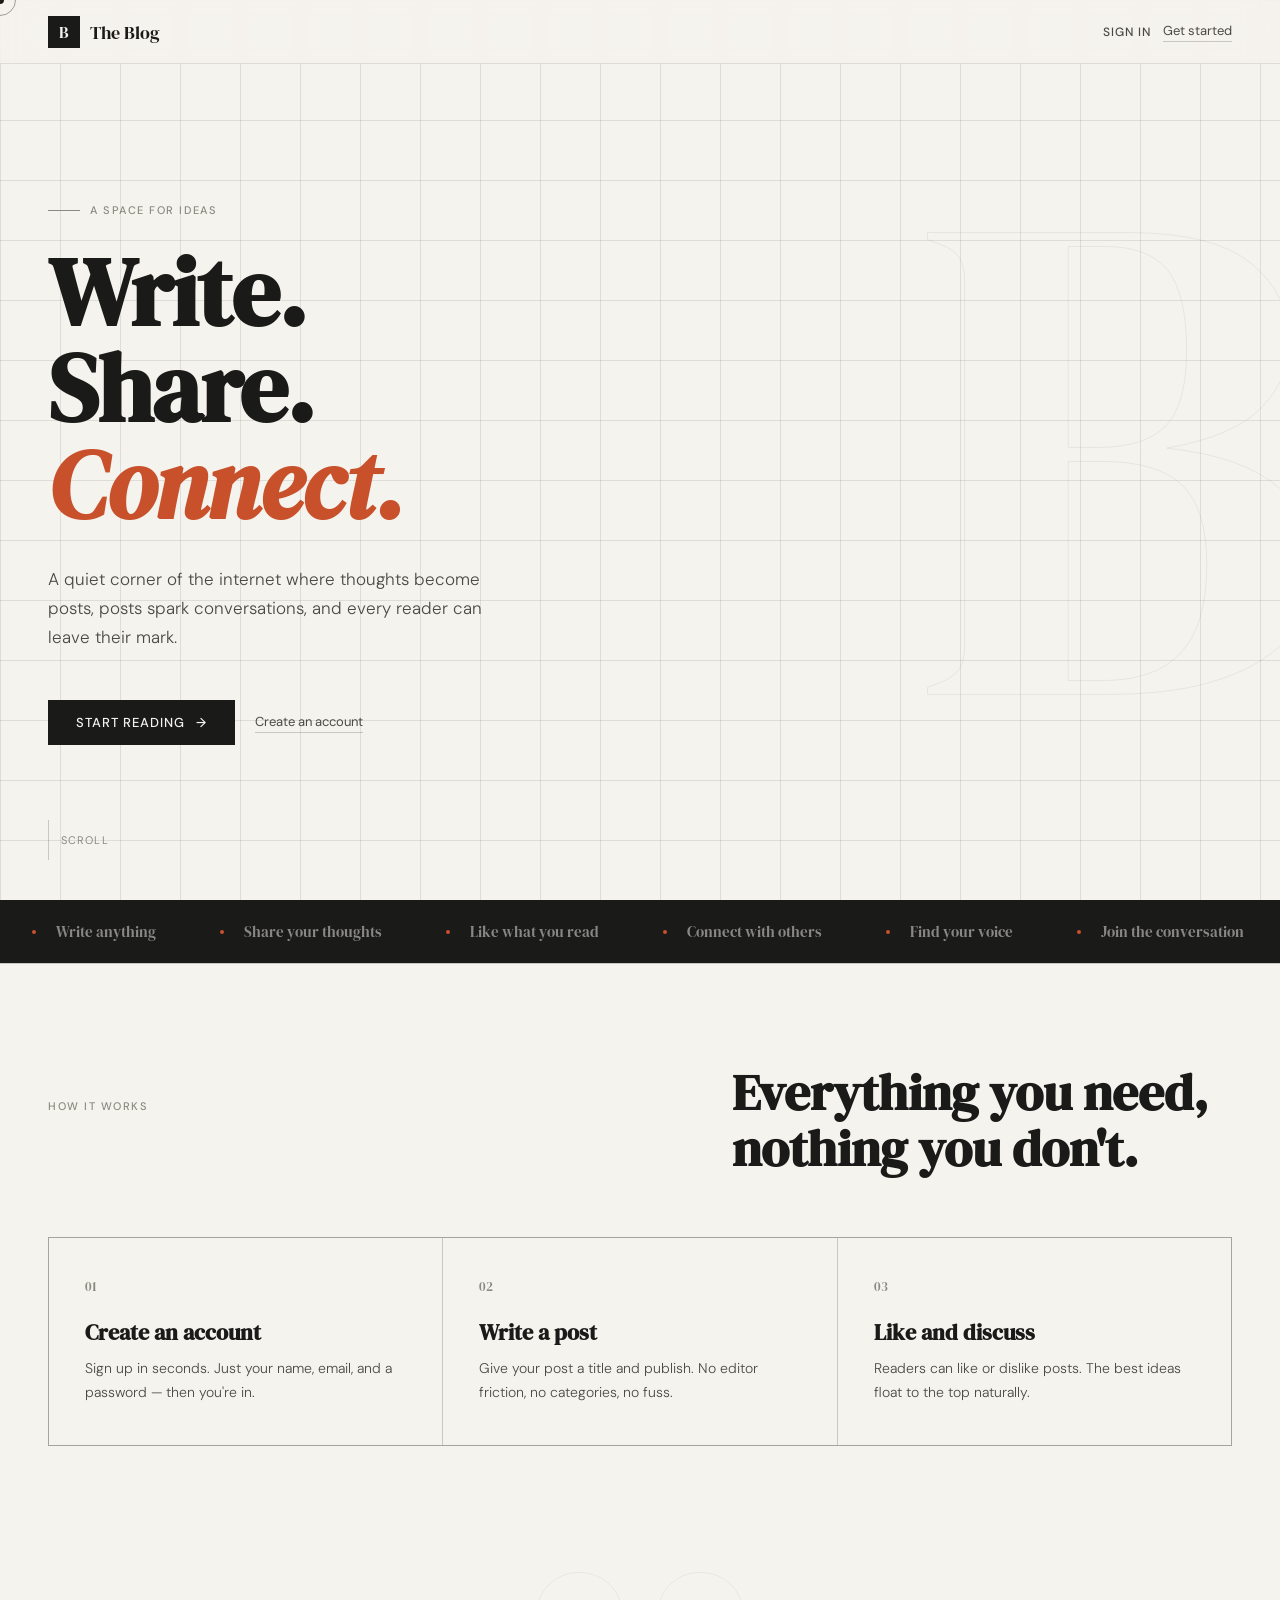
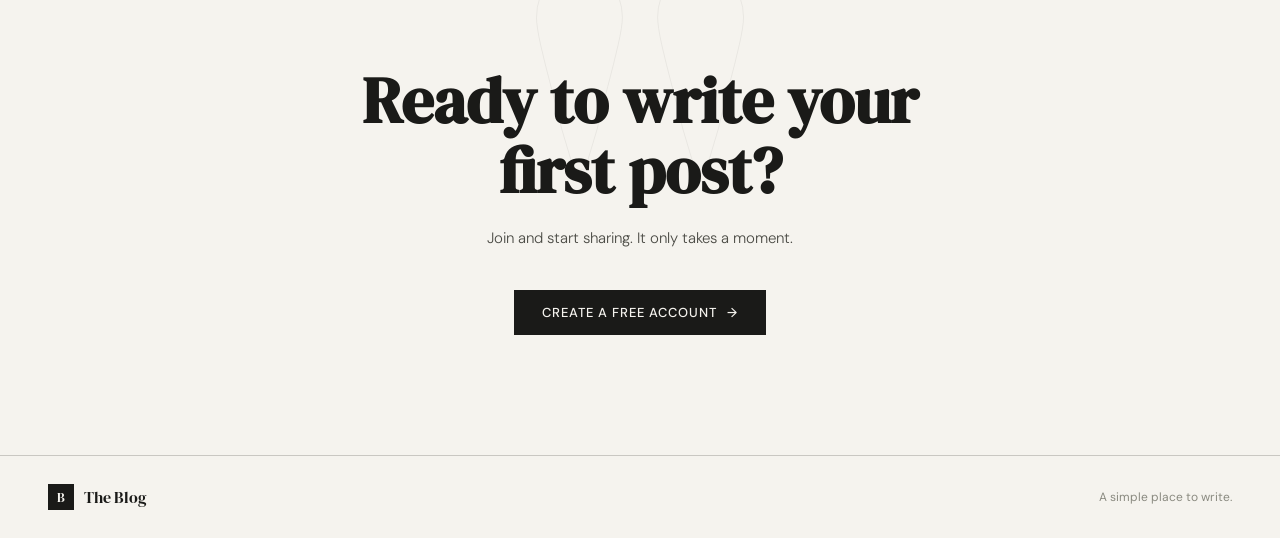
==== src/main/resources/templates/home-page.html @ f1c6fc72 "Added: User role and their functionality with authentication" ====
<!DOCTYPE html>
<html lang="en">
<head>
    <meta charset="UTF-8">
    <meta name="viewport" content="width=device-width, initial-scale=1.0">
    <title>The Blog — A place to write</title>
    <link rel="preconnect" href="https://fonts.googleapis.com">
    <link href="https://fonts.googleapis.com/css2?family=DM+Serif+Display:ital@0;1&family=DM+Sans:opsz,wght@9..40,300;9..40,400;9..40,500&display=swap" rel="stylesheet">
    <style>
        *, *::before, *::after { box-sizing: border-box; margin: 0; padding: 0; }

        :root {
            --ink: #1a1a18;
            --ink-soft: #4a4a44;
            --ink-faint: #8a8a80;
            --paper: #f5f3ee;
            --paper-dark: #eceae3;
            --accent: #c8502a;
            --border: rgba(26,26,24,0.10);
            --border-strong: rgba(26,26,24,0.20);
        }

        html { scroll-behavior: smooth; }

        body {
            font-family: 'DM Sans', sans-serif;
            background: var(--paper);
            color: var(--ink);
            min-height: 100vh;
            overflow-x: hidden;
            cursor: none;
        }

        /* Custom cursor */
        .cursor {
            position: fixed;
            width: 8px;
            height: 8px;
            background: var(--ink);
            border-radius: 50%;
            pointer-events: none;
            z-index: 9999;
            transform: translate(-50%, -50%);
            transition: transform 0.1s, width 0.2s, height 0.2s, background 0.2s;
        }

        .cursor-ring {
            position: fixed;
            width: 32px;
            height: 32px;
            border: 1px solid var(--ink);
            border-radius: 50%;
            pointer-events: none;
            z-index: 9998;
            transform: translate(-50%, -50%);
            transition: transform 0.15s ease, width 0.25s ease, height 0.25s ease, opacity 0.2s;
            opacity: 0.4;
        }

        body:has(a:hover) .cursor,
        body:has(button:hover) .cursor {
            width: 14px;
            height: 14px;
            background: var(--accent);
        }

        body:has(a:hover) .cursor-ring,
        body:has(button:hover) .cursor-ring {
            width: 48px;
            height: 48px;
            opacity: 0.15;
        }

        /* Grid overlay */
        .grid-overlay {
            position: fixed;
            inset: 0;
            background-image:
                    linear-gradient(var(--border) 1px, transparent 1px),
                    linear-gradient(90deg, var(--border) 1px, transparent 1px);
            background-size: 60px 60px;
            pointer-events: none;
            z-index: 0;
        }

        /* ── NAV ── */
        nav {
            position: fixed;
            top: 0;
            left: 0;
            right: 0;
            z-index: 100;
            padding: 0 48px;
            height: 64px;
            display: flex;
            align-items: center;
            justify-content: space-between;
        }

        nav::before {
            content: '';
            position: absolute;
            inset: 0;
            background: rgba(245,243,238,0.85);
            backdrop-filter: blur(16px);
            border-bottom: 1px solid var(--border);
        }

        .nav-logo {
            position: relative;
            display: flex;
            align-items: center;
            gap: 10px;
            text-decoration: none;
            z-index: 1;
        }

        .nav-logo-mark {
            width: 32px;
            height: 32px;
            background: var(--ink);
            display: flex;
            align-items: center;
            justify-content: center;
            font-family: 'DM Serif Display', serif;
            font-size: 16px;
            color: var(--paper);
        }

        .nav-logo-text {
            font-family: 'DM Serif Display', serif;
            font-size: 18px;
            color: var(--ink);
        }

        .nav-cta {
            position: relative;
            z-index: 1;
            display: flex;
            align-items: center;
            gap: 12px;
        }

        .btn-nav-link {
            font-size: 12px;
            font-weight: 500;
            letter-spacing: 0.08em;
            text-transform: uppercase;
            color: var(--ink-soft);
            text-decoration: none;
            transition: color 0.2s;
        }

        .btn-nav-link:hover { color: var(--ink); }

        .btn-nav-primary {
            display: inline-flex;
            align-items: center;
            gap: 6px;
            padding: 8px 18px;
            font-family: 'DM Sans', sans-serif;
            font-size: 12px;
            font-weight: 500;
            letter-spacing: 0.08em;
            text-transform: uppercase;
            color: var(--paper);
            background: var(--ink);
            border: none;
            text-decoration: none;
            cursor: none;
            transition: background 0.2s, transform 0.1s;
        }

        .btn-nav-primary:hover { background: #2e2e2a; }
        .btn-nav-primary:active { transform: scale(0.98); }

        /* ── HERO ── */
        .hero {
            position: relative;
            z-index: 1;
            min-height: 100vh;
            display: flex;
            flex-direction: column;
            justify-content: center;
            padding: 120px 48px 80px;
            overflow: hidden;
        }

        /* Large decorative B */
        .hero-bg-letter {
            position: absolute;
            font-family: 'DM Serif Display', serif;
            font-size: min(55vw, 700px);
            line-height: 0.85;
            color: transparent;
            -webkit-text-stroke: 1px rgba(26,26,24,0.06);
            right: -4%;
            top: 50%;
            transform: translateY(-50%);
            pointer-events: none;
            user-select: none;
            animation: floatLetter 8s ease-in-out infinite;
        }

        @keyframes floatLetter {
            0%, 100% { transform: translateY(-50%) rotate(-2deg); }
            50%       { transform: translateY(-52%) rotate(1deg); }
        }

        .hero-content {
            max-width: 760px;
            position: relative;
        }

        .hero-eyebrow {
            display: inline-flex;
            align-items: center;
            gap: 10px;
            font-size: 11px;
            font-weight: 500;
            letter-spacing: 0.14em;
            text-transform: uppercase;
            color: var(--ink-faint);
            margin-bottom: 28px;
            opacity: 0;
            animation: fadeUp 0.6s ease 0.1s forwards;
        }

        .hero-eyebrow-line {
            width: 32px;
            height: 1px;
            background: var(--ink-faint);
        }

        .hero-headline {
            font-family: 'DM Serif Display', serif;
            font-size: clamp(52px, 8vw, 96px);
            line-height: 1.0;
            letter-spacing: -1px;
            color: var(--ink);
            margin-bottom: 32px;
            opacity: 0;
            animation: fadeUp 0.7s ease 0.2s forwards;
        }

        .hero-headline em {
            font-style: italic;
            color: var(--accent);
        }

        .hero-sub {
            font-size: 17px;
            font-weight: 300;
            line-height: 1.7;
            color: var(--ink-soft);
            max-width: 480px;
            margin-bottom: 48px;
            opacity: 0;
            animation: fadeUp 0.7s ease 0.3s forwards;
        }

        .hero-actions {
            display: flex;
            align-items: center;
            gap: 20px;
            flex-wrap: wrap;
            opacity: 0;
            animation: fadeUp 0.7s ease 0.4s forwards;
        }

        .btn-hero-primary {
            display: inline-flex;
            align-items: center;
            gap: 10px;
            padding: 14px 28px;
            font-family: 'DM Sans', sans-serif;
            font-size: 13px;
            font-weight: 500;
            letter-spacing: 0.08em;
            text-transform: uppercase;
            color: var(--paper);
            background: var(--ink);
            border: none;
            text-decoration: none;
            cursor: none;
            transition: background 0.2s, transform 0.1s;
            position: relative;
            overflow: hidden;
        }

        .btn-hero-primary::after {
            content: '';
            position: absolute;
            inset: 0;
            background: white;
            opacity: 0;
            transition: opacity 0.2s;
        }

        .btn-hero-primary:hover { background: #2c2c28; }
        .btn-hero-primary:hover::after { opacity: 0.05; }
        .btn-hero-primary:active { transform: scale(0.99); }

        .btn-hero-arrow {
            display: inline-flex;
            align-items: center;
            transition: transform 0.2s;
        }

        .btn-hero-primary:hover .btn-hero-arrow { transform: translateX(4px); }

        .btn-hero-secondary {
            font-size: 13px;
            font-weight: 400;
            color: var(--ink-soft);
            text-decoration: none;
            cursor: none;
            display: inline-flex;
            align-items: center;
            gap: 6px;
            border-bottom: 1px solid var(--border-strong);
            padding-bottom: 2px;
            transition: color 0.2s, border-color 0.2s;
        }

        .btn-hero-secondary:hover { color: var(--ink); border-color: var(--ink); }

        /* Scroll indicator */
        .scroll-hint {
            position: absolute;
            bottom: 40px;
            left: 48px;
            display: flex;
            align-items: center;
            gap: 12px;
            font-size: 11px;
            letter-spacing: 0.1em;
            text-transform: uppercase;
            color: var(--ink-faint);
            opacity: 0;
            animation: fadeIn 1s ease 1s forwards;
        }

        .scroll-line {
            width: 1px;
            height: 40px;
            background: var(--border-strong);
            position: relative;
            overflow: hidden;
        }

        .scroll-line::after {
            content: '';
            position: absolute;
            top: -100%;
            left: 0;
            right: 0;
            height: 100%;
            background: var(--ink-soft);
            animation: scrollDown 1.8s ease-in-out infinite;
        }

        @keyframes scrollDown {
            0%   { top: -100%; }
            100% { top: 100%; }
        }

        /* ── FEATURES ── */
        .features {
            position: relative;
            z-index: 1;
            padding: 100px 48px;
            border-top: 1px solid var(--border-strong);
        }

        .features-header {
            display: flex;
            align-items: baseline;
            justify-content: space-between;
            margin-bottom: 60px;
        }

        .section-label {
            font-size: 11px;
            font-weight: 500;
            letter-spacing: 0.14em;
            text-transform: uppercase;
            color: var(--ink-faint);
        }

        .section-title {
            font-family: 'DM Serif Display', serif;
            font-size: clamp(32px, 4vw, 52px);
            line-height: 1.1;
            max-width: 500px;
        }

        .features-grid {
            display: grid;
            grid-template-columns: repeat(3, 1fr);
            gap: 1px;
            background: var(--border-strong);
            border: 1px solid var(--border-strong);
        }

        .feature-item {
            background: var(--paper);
            padding: 40px 36px;
            transition: background 0.2s;
        }

        .feature-item:hover { background: var(--paper-dark); }

        .feature-num {
            font-family: 'DM Serif Display', serif;
            font-size: 13px;
            color: var(--ink-faint);
            margin-bottom: 24px;
            display: block;
        }

        .feature-title {
            font-family: 'DM Serif Display', serif;
            font-size: 22px;
            margin-bottom: 12px;
            line-height: 1.2;
        }

        .feature-desc {
            font-size: 14px;
            font-weight: 300;
            line-height: 1.7;
            color: var(--ink-soft);
        }

        /* ── MARQUEE ── */
        .marquee-section {
            position: relative;
            z-index: 1;
            border-top: 1px solid var(--border-strong);
            border-bottom: 1px solid var(--border-strong);
            background: var(--ink);
            padding: 20px 0;
            overflow: hidden;
        }

        .marquee-track {
            display: flex;
            gap: 0;
            animation: marquee 20s linear infinite;
            width: max-content;
        }

        .marquee-item {
            display: flex;
            align-items: center;
            gap: 20px;
            padding: 0 32px;
            font-family: 'DM Serif Display', serif;
            font-size: 15px;
            color: rgba(245,243,238,0.5);
            white-space: nowrap;
        }

        .marquee-dot {
            width: 4px;
            height: 4px;
            border-radius: 50%;
            background: var(--accent);
            flex-shrink: 0;
        }

        @keyframes marquee {
            from { transform: translateX(0); }
            to   { transform: translateX(-50%); }
        }

        /* ── CTA SECTION ── */
        .cta-section {
            position: relative;
            z-index: 1;
            padding: 120px 48px;
            text-align: center;
            overflow: hidden;
        }

        .cta-section::before {
            content: '"';
            position: absolute;
            font-family: 'DM Serif Display', serif;
            font-size: min(60vw, 600px);
            line-height: 0.7;
            color: transparent;
            -webkit-text-stroke: 1px rgba(26,26,24,0.05);
            top: 50%;
            left: 50%;
            transform: translate(-50%, -50%);
            pointer-events: none;
        }

        .cta-inner {
            position: relative;
            max-width: 640px;
            margin: 0 auto;
        }

        .cta-headline {
            font-family: 'DM Serif Display', serif;
            font-size: clamp(36px, 5vw, 64px);
            line-height: 1.1;
            margin-bottom: 20px;
        }

        .cta-sub {
            font-size: 15px;
            font-weight: 300;
            color: var(--ink-soft);
            margin-bottom: 40px;
            line-height: 1.6;
        }

        /* ── FOOTER ── */
        footer {
            position: relative;
            z-index: 1;
            border-top: 1px solid var(--border-strong);
            padding: 28px 48px;
            display: flex;
            align-items: center;
            justify-content: space-between;
        }

        .footer-brand {
            display: flex;
            align-items: center;
            gap: 10px;
            font-family: 'DM Serif Display', serif;
            font-size: 16px;
        }

        .footer-mark {
            width: 26px;
            height: 26px;
            background: var(--ink);
            display: flex;
            align-items: center;
            justify-content: center;
            font-size: 13px;
            color: var(--paper);
        }

        .footer-copy {
            font-size: 12px;
            color: var(--ink-faint);
        }

        /* ── ANIMATIONS ── */
        @keyframes fadeUp {
            from { opacity: 0; transform: translateY(20px); }
            to   { opacity: 1; transform: translateY(0); }
        }

        @keyframes fadeIn {
            from { opacity: 0; }
            to   { opacity: 1; }
        }

        /* Intersection observer reveal */
        .reveal {
            opacity: 0;
            transform: translateY(24px);
            transition: opacity 0.7s ease, transform 0.7s ease;
        }

        .reveal.visible {
            opacity: 1;
            transform: none;
        }

        .reveal-delay-1 { transition-delay: 0.1s; }
        .reveal-delay-2 { transition-delay: 0.2s; }
        .reveal-delay-3 { transition-delay: 0.3s; }

        /* ── RESPONSIVE ── */
        @media (max-width: 768px) {
            nav, .hero, .features, .cta-section, footer {
                padding-left: 24px;
                padding-right: 24px;
            }

            .scroll-hint { left: 24px; }

            .features-grid {
                grid-template-columns: 1fr;
            }

            .features-header {
                flex-direction: column;
                gap: 16px;
            }

            footer {
                flex-direction: column;
                gap: 12px;
                text-align: center;
            }

            body { cursor: auto; }
            .cursor, .cursor-ring { display: none; }
        }
    </style>
</head>
<body>

<!-- Custom cursor -->
<div class="cursor" id="cursor"></div>
<div class="cursor-ring" id="cursorRing"></div>

<!-- Background grid -->
<div class="grid-overlay"></div>

<!-- ── NAV ── -->
<nav>
    <a href="/" class="nav-logo">
        <div class="nav-logo-mark">B</div>
        <span class="nav-logo-text">The Blog</span>
    </a>
    <div class="nav-cta">
        <a th:href="@{/api/login}" class="btn-nav-link">Sign in</a>
        <a th:href="@{/api/registration}" class="btn-hero-secondary">Get started</a>
    </div>
</nav>

<!-- ── HERO ── -->
<section class="hero">
    <div class="hero-bg-letter">B</div>

    <div class="hero-content">
        <div class="hero-eyebrow">
            <span class="hero-eyebrow-line"></span>
            A space for ideas
        </div>

        <h1 class="hero-headline">
            Write.<br>
            Share.<br>
            <em>Connect.</em>
        </h1>

        <p class="hero-sub">
            A quiet corner of the internet where thoughts become posts,
            posts spark conversations, and every reader can leave their mark.
        </p>

        <div class="hero-actions">
            <a href="/api/login" class="btn-hero-primary">
                Start reading
                <span class="btn-hero-arrow">→</span>
            </a>
            <a href="/api/registration" class="btn-hero-secondary">
                Create an account
            </a>
        </div>
    </div>

    <div class="scroll-hint">
        <div class="scroll-line"></div>
        Scroll
    </div>
</section>

<!-- ── MARQUEE ── -->
<div class="marquee-section">
    <div class="marquee-track">
        <!-- Duplicated for seamless loop -->
        <span class="marquee-item"><span class="marquee-dot"></span> Write anything</span>
        <span class="marquee-item"><span class="marquee-dot"></span> Share your thoughts</span>
        <span class="marquee-item"><span class="marquee-dot"></span> Like what you read</span>
        <span class="marquee-item"><span class="marquee-dot"></span> Connect with others</span>
        <span class="marquee-item"><span class="marquee-dot"></span> Find your voice</span>
        <span class="marquee-item"><span class="marquee-dot"></span> Join the conversation</span>
        <span class="marquee-item"><span class="marquee-dot"></span> Write anything</span>
        <span class="marquee-item"><span class="marquee-dot"></span> Share your thoughts</span>
        <span class="marquee-item"><span class="marquee-dot"></span> Like what you read</span>
        <span class="marquee-item"><span class="marquee-dot"></span> Connect with others</span>
        <span class="marquee-item"><span class="marquee-dot"></span> Find your voice</span>
        <span class="marquee-item"><span class="marquee-dot"></span> Join the conversation</span>
    </div>
</div>

<!-- ── FEATURES ── -->
<section class="features">
    <div class="features-header">
        <span class="section-label reveal">How it works</span>
        <h2 class="section-title reveal reveal-delay-1">Everything you need, nothing you don't.</h2>
    </div>

    <div class="features-grid">
        <div class="feature-item reveal">
            <span class="feature-num">01</span>
            <h3 class="feature-title">Create an account</h3>
            <p class="feature-desc">Sign up in seconds. Just your name, email, and a password — then you're in.</p>
        </div>
        <div class="feature-item reveal reveal-delay-1">
            <span class="feature-num">02</span>
            <h3 class="feature-title">Write a post</h3>
            <p class="feature-desc">Give your post a title and publish. No editor friction, no categories, no fuss.</p>
        </div>
        <div class="feature-item reveal reveal-delay-2">
            <span class="feature-num">03</span>
            <h3 class="feature-title">Like and discuss</h3>
            <p class="feature-desc">Readers can like or dislike posts. The best ideas float to the top naturally.</p>
        </div>
    </div>
</section>

<!-- ── CTA ── -->
<section class="cta-section">
    <div class="cta-inner">
        <h2 class="cta-headline reveal">
            Ready to write your first post?
        </h2>
        <p class="cta-sub reveal reveal-delay-1">
            Join and start sharing. It only takes a moment.
        </p>
        <div class="reveal reveal-delay-2">
            <a href="/api/registration" class="btn-hero-primary" style="display:inline-flex;">
                Create a free account
                <span class="btn-hero-arrow">→</span>
            </a>
        </div>
    </div>
</section>

<!-- ── FOOTER ── -->
<footer>
    <div class="footer-brand">
        <div class="footer-mark">B</div>
        The Blog
    </div>
    <span class="footer-copy">A simple place to write.</span>
</footer>

<script>
    // Custom cursor
    const cursor = document.getElementById('cursor');
    const ring   = document.getElementById('cursorRing');
    let mx = 0, my = 0, rx = 0, ry = 0;

    document.addEventListener('mousemove', e => {
        mx = e.clientX; my = e.clientY;
        cursor.style.left = mx + 'px';
        cursor.style.top  = my + 'px';
    });

    // Ring follows with slight lag
    (function animateRing() {
        rx += (mx - rx) * 0.12;
        ry += (my - ry) * 0.12;
        ring.style.left = rx + 'px';
        ring.style.top  = ry + 'px';
        requestAnimationFrame(animateRing);
    })();

    // Intersection observer for scroll reveals
    const observer = new IntersectionObserver(entries => {
        entries.forEach(entry => {
            if (entry.isIntersecting) {
                entry.target.classList.add('visible');
                observer.unobserve(entry.target);
            }
        });
    }, { threshold: 0.15 });

    document.querySelectorAll('.reveal').forEach(el => observer.observe(el));
</script>
</body>
</html>
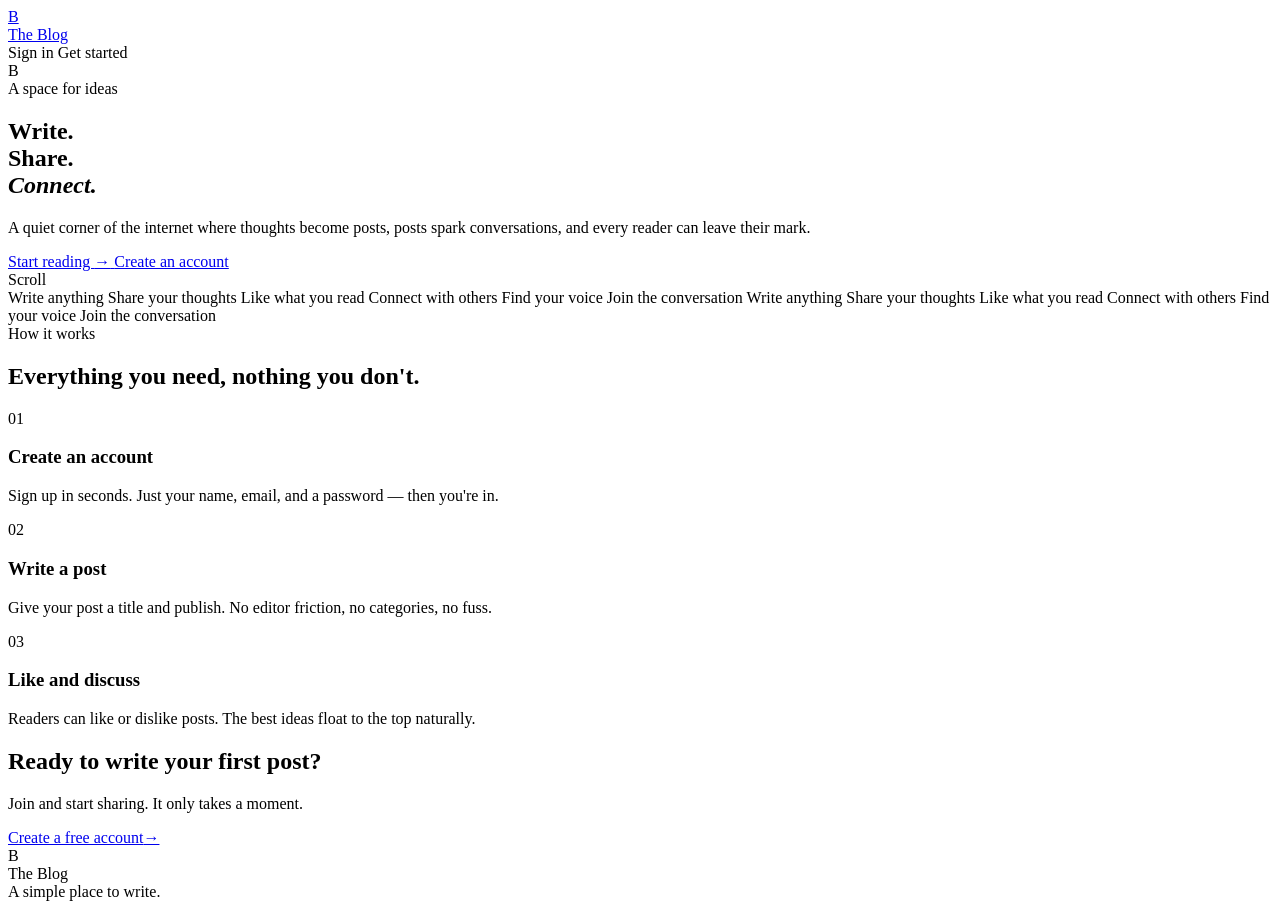
==== commit 32036821: "not done" ====
--- a/src/main/resources/templates/home-page.html
+++ b/src/main/resources/templates/home-page.html
@@ -6,609 +6,7 @@
     <title>The Blog — A place to write</title>
     <link rel="preconnect" href="https://fonts.googleapis.com">
     <link href="https://fonts.googleapis.com/css2?family=DM+Serif+Display:ital@0;1&family=DM+Sans:opsz,wght@9..40,300;9..40,400;9..40,500&display=swap" rel="stylesheet">
-    <style>
-        *, *::before, *::after { box-sizing: border-box; margin: 0; padding: 0; }
-
-        :root {
-            --ink: #1a1a18;
-            --ink-soft: #4a4a44;
-            --ink-faint: #8a8a80;
-            --paper: #f5f3ee;
-            --paper-dark: #eceae3;
-            --accent: #c8502a;
-            --border: rgba(26,26,24,0.10);
-            --border-strong: rgba(26,26,24,0.20);
-        }
-
-        html { scroll-behavior: smooth; }
-
-        body {
-            font-family: 'DM Sans', sans-serif;
-            background: var(--paper);
-            color: var(--ink);
-            min-height: 100vh;
-            overflow-x: hidden;
-            cursor: none;
-        }
-
-        /* Custom cursor */
-        .cursor {
-            position: fixed;
-            width: 8px;
-            height: 8px;
-            background: var(--ink);
-            border-radius: 50%;
-            pointer-events: none;
-            z-index: 9999;
-            transform: translate(-50%, -50%);
-            transition: transform 0.1s, width 0.2s, height 0.2s, background 0.2s;
-        }
-
-        .cursor-ring {
-            position: fixed;
-            width: 32px;
-            height: 32px;
-            border: 1px solid var(--ink);
-            border-radius: 50%;
-            pointer-events: none;
-            z-index: 9998;
-            transform: translate(-50%, -50%);
-            transition: transform 0.15s ease, width 0.25s ease, height 0.25s ease, opacity 0.2s;
-            opacity: 0.4;
-        }
-
-        body:has(a:hover) .cursor,
-        body:has(button:hover) .cursor {
-            width: 14px;
-            height: 14px;
-            background: var(--accent);
-        }
-
-        body:has(a:hover) .cursor-ring,
-        body:has(button:hover) .cursor-ring {
-            width: 48px;
-            height: 48px;
-            opacity: 0.15;
-        }
-
-        /* Grid overlay */
-        .grid-overlay {
-            position: fixed;
-            inset: 0;
-            background-image:
-                    linear-gradient(var(--border) 1px, transparent 1px),
-                    linear-gradient(90deg, var(--border) 1px, transparent 1px);
-            background-size: 60px 60px;
-            pointer-events: none;
-            z-index: 0;
-        }
-
-        /* ── NAV ── */
-        nav {
-            position: fixed;
-            top: 0;
-            left: 0;
-            right: 0;
-            z-index: 100;
-            padding: 0 48px;
-            height: 64px;
-            display: flex;
-            align-items: center;
-            justify-content: space-between;
-        }
-
-        nav::before {
-            content: '';
-            position: absolute;
-            inset: 0;
-            background: rgba(245,243,238,0.85);
-            backdrop-filter: blur(16px);
-            border-bottom: 1px solid var(--border);
-        }
-
-        .nav-logo {
-            position: relative;
-            display: flex;
-            align-items: center;
-            gap: 10px;
-            text-decoration: none;
-            z-index: 1;
-        }
-
-        .nav-logo-mark {
-            width: 32px;
-            height: 32px;
-            background: var(--ink);
-            display: flex;
-            align-items: center;
-            justify-content: center;
-            font-family: 'DM Serif Display', serif;
-            font-size: 16px;
-            color: var(--paper);
-        }
-
-        .nav-logo-text {
-            font-family: 'DM Serif Display', serif;
-            font-size: 18px;
-            color: var(--ink);
-        }
-
-        .nav-cta {
-            position: relative;
-            z-index: 1;
-            display: flex;
-            align-items: center;
-            gap: 12px;
-        }
-
-        .btn-nav-link {
-            font-size: 12px;
-            font-weight: 500;
-            letter-spacing: 0.08em;
-            text-transform: uppercase;
-            color: var(--ink-soft);
-            text-decoration: none;
-            transition: color 0.2s;
-        }
-
-        .btn-nav-link:hover { color: var(--ink); }
-
-        .btn-nav-primary {
-            display: inline-flex;
-            align-items: center;
-            gap: 6px;
-            padding: 8px 18px;
-            font-family: 'DM Sans', sans-serif;
-            font-size: 12px;
-            font-weight: 500;
-            letter-spacing: 0.08em;
-            text-transform: uppercase;
-            color: var(--paper);
-            background: var(--ink);
-            border: none;
-            text-decoration: none;
-            cursor: none;
-            transition: background 0.2s, transform 0.1s;
-        }
-
-        .btn-nav-primary:hover { background: #2e2e2a; }
-        .btn-nav-primary:active { transform: scale(0.98); }
-
-        /* ── HERO ── */
-        .hero {
-            position: relative;
-            z-index: 1;
-            min-height: 100vh;
-            display: flex;
-            flex-direction: column;
-            justify-content: center;
-            padding: 120px 48px 80px;
-            overflow: hidden;
-        }
-
-        /* Large decorative B */
-        .hero-bg-letter {
-            position: absolute;
-            font-family: 'DM Serif Display', serif;
-            font-size: min(55vw, 700px);
-            line-height: 0.85;
-            color: transparent;
-            -webkit-text-stroke: 1px rgba(26,26,24,0.06);
-            right: -4%;
-            top: 50%;
-            transform: translateY(-50%);
-            pointer-events: none;
-            user-select: none;
-            animation: floatLetter 8s ease-in-out infinite;
-        }
-
-        @keyframes floatLetter {
-            0%, 100% { transform: translateY(-50%) rotate(-2deg); }
-            50%       { transform: translateY(-52%) rotate(1deg); }
-        }
-
-        .hero-content {
-            max-width: 760px;
-            position: relative;
-        }
-
-        .hero-eyebrow {
-            display: inline-flex;
-            align-items: center;
-            gap: 10px;
-            font-size: 11px;
-            font-weight: 500;
-            letter-spacing: 0.14em;
-            text-transform: uppercase;
-            color: var(--ink-faint);
-            margin-bottom: 28px;
-            opacity: 0;
-            animation: fadeUp 0.6s ease 0.1s forwards;
-        }
-
-        .hero-eyebrow-line {
-            width: 32px;
-            height: 1px;
-            background: var(--ink-faint);
-        }
-
-        .hero-headline {
-            font-family: 'DM Serif Display', serif;
-            font-size: clamp(52px, 8vw, 96px);
-            line-height: 1.0;
-            letter-spacing: -1px;
-            color: var(--ink);
-            margin-bottom: 32px;
-            opacity: 0;
-            animation: fadeUp 0.7s ease 0.2s forwards;
-        }
-
-        .hero-headline em {
-            font-style: italic;
-            color: var(--accent);
-        }
-
-        .hero-sub {
-            font-size: 17px;
-            font-weight: 300;
-            line-height: 1.7;
-            color: var(--ink-soft);
-            max-width: 480px;
-            margin-bottom: 48px;
-            opacity: 0;
-            animation: fadeUp 0.7s ease 0.3s forwards;
-        }
-
-        .hero-actions {
-            display: flex;
-            align-items: center;
-            gap: 20px;
-            flex-wrap: wrap;
-            opacity: 0;
-            animation: fadeUp 0.7s ease 0.4s forwards;
-        }
-
-        .btn-hero-primary {
-            display: inline-flex;
-            align-items: center;
-            gap: 10px;
-            padding: 14px 28px;
-            font-family: 'DM Sans', sans-serif;
-            font-size: 13px;
-            font-weight: 500;
-            letter-spacing: 0.08em;
-            text-transform: uppercase;
-            color: var(--paper);
-            background: var(--ink);
-            border: none;
-            text-decoration: none;
-            cursor: none;
-            transition: background 0.2s, transform 0.1s;
-            position: relative;
-            overflow: hidden;
-        }
-
-        .btn-hero-primary::after {
-            content: '';
-            position: absolute;
-            inset: 0;
-            background: white;
-            opacity: 0;
-            transition: opacity 0.2s;
-        }
-
-        .btn-hero-primary:hover { background: #2c2c28; }
-        .btn-hero-primary:hover::after { opacity: 0.05; }
-        .btn-hero-primary:active { transform: scale(0.99); }
-
-        .btn-hero-arrow {
-            display: inline-flex;
-            align-items: center;
-            transition: transform 0.2s;
-        }
-
-        .btn-hero-primary:hover .btn-hero-arrow { transform: translateX(4px); }
-
-        .btn-hero-secondary {
-            font-size: 13px;
-            font-weight: 400;
-            color: var(--ink-soft);
-            text-decoration: none;
-            cursor: none;
-            display: inline-flex;
-            align-items: center;
-            gap: 6px;
-            border-bottom: 1px solid var(--border-strong);
-            padding-bottom: 2px;
-            transition: color 0.2s, border-color 0.2s;
-        }
-
-        .btn-hero-secondary:hover { color: var(--ink); border-color: var(--ink); }
-
-        /* Scroll indicator */
-        .scroll-hint {
-            position: absolute;
-            bottom: 40px;
-            left: 48px;
-            display: flex;
-            align-items: center;
-            gap: 12px;
-            font-size: 11px;
-            letter-spacing: 0.1em;
-            text-transform: uppercase;
-            color: var(--ink-faint);
-            opacity: 0;
-            animation: fadeIn 1s ease 1s forwards;
-        }
-
-        .scroll-line {
-            width: 1px;
-            height: 40px;
-            background: var(--border-strong);
-            position: relative;
-            overflow: hidden;
-        }
-
-        .scroll-line::after {
-            content: '';
-            position: absolute;
-            top: -100%;
-            left: 0;
-            right: 0;
-            height: 100%;
-            background: var(--ink-soft);
-            animation: scrollDown 1.8s ease-in-out infinite;
-        }
-
-        @keyframes scrollDown {
-            0%   { top: -100%; }
-            100% { top: 100%; }
-        }
-
-        /* ── FEATURES ── */
-        .features {
-            position: relative;
-            z-index: 1;
-            padding: 100px 48px;
-            border-top: 1px solid var(--border-strong);
-        }
-
-        .features-header {
-            display: flex;
-            align-items: baseline;
-            justify-content: space-between;
-            margin-bottom: 60px;
-        }
-
-        .section-label {
-            font-size: 11px;
-            font-weight: 500;
-            letter-spacing: 0.14em;
-            text-transform: uppercase;
-            color: var(--ink-faint);
-        }
-
-        .section-title {
-            font-family: 'DM Serif Display', serif;
-            font-size: clamp(32px, 4vw, 52px);
-            line-height: 1.1;
-            max-width: 500px;
-        }
-
-        .features-grid {
-            display: grid;
-            grid-template-columns: repeat(3, 1fr);
-            gap: 1px;
-            background: var(--border-strong);
-            border: 1px solid var(--border-strong);
-        }
-
-        .feature-item {
-            background: var(--paper);
-            padding: 40px 36px;
-            transition: background 0.2s;
-        }
-
-        .feature-item:hover { background: var(--paper-dark); }
-
-        .feature-num {
-            font-family: 'DM Serif Display', serif;
-            font-size: 13px;
-            color: var(--ink-faint);
-            margin-bottom: 24px;
-            display: block;
-        }
-
-        .feature-title {
-            font-family: 'DM Serif Display', serif;
-            font-size: 22px;
-            margin-bottom: 12px;
-            line-height: 1.2;
-        }
-
-        .feature-desc {
-            font-size: 14px;
-            font-weight: 300;
-            line-height: 1.7;
-            color: var(--ink-soft);
-        }
-
-        /* ── MARQUEE ── */
-        .marquee-section {
-            position: relative;
-            z-index: 1;
-            border-top: 1px solid var(--border-strong);
-            border-bottom: 1px solid var(--border-strong);
-            background: var(--ink);
-            padding: 20px 0;
-            overflow: hidden;
-        }
-
-        .marquee-track {
-            display: flex;
-            gap: 0;
-            animation: marquee 20s linear infinite;
-            width: max-content;
-        }
-
-        .marquee-item {
-            display: flex;
-            align-items: center;
-            gap: 20px;
-            padding: 0 32px;
-            font-family: 'DM Serif Display', serif;
-            font-size: 15px;
-            color: rgba(245,243,238,0.5);
-            white-space: nowrap;
-        }
-
-        .marquee-dot {
-            width: 4px;
-            height: 4px;
-            border-radius: 50%;
-            background: var(--accent);
-            flex-shrink: 0;
-        }
-
-        @keyframes marquee {
-            from { transform: translateX(0); }
-            to   { transform: translateX(-50%); }
-        }
-
-        /* ── CTA SECTION ── */
-        .cta-section {
-            position: relative;
-            z-index: 1;
-            padding: 120px 48px;
-            text-align: center;
-            overflow: hidden;
-        }
-
-        .cta-section::before {
-            content: '"';
-            position: absolute;
-            font-family: 'DM Serif Display', serif;
-            font-size: min(60vw, 600px);
-            line-height: 0.7;
-            color: transparent;
-            -webkit-text-stroke: 1px rgba(26,26,24,0.05);
-            top: 50%;
-            left: 50%;
-            transform: translate(-50%, -50%);
-            pointer-events: none;
-        }
-
-        .cta-inner {
-            position: relative;
-            max-width: 640px;
-            margin: 0 auto;
-        }
-
-        .cta-headline {
-            font-family: 'DM Serif Display', serif;
-            font-size: clamp(36px, 5vw, 64px);
-            line-height: 1.1;
-            margin-bottom: 20px;
-        }
-
-        .cta-sub {
-            font-size: 15px;
-            font-weight: 300;
-            color: var(--ink-soft);
-            margin-bottom: 40px;
-            line-height: 1.6;
-        }
-
-        /* ── FOOTER ── */
-        footer {
-            position: relative;
-            z-index: 1;
-            border-top: 1px solid var(--border-strong);
-            padding: 28px 48px;
-            display: flex;
-            align-items: center;
-            justify-content: space-between;
-        }
-
-        .footer-brand {
-            display: flex;
-            align-items: center;
-            gap: 10px;
-            font-family: 'DM Serif Display', serif;
-            font-size: 16px;
-        }
-
-        .footer-mark {
-            width: 26px;
-            height: 26px;
-            background: var(--ink);
-            display: flex;
-            align-items: center;
-            justify-content: center;
-            font-size: 13px;
-            color: var(--paper);
-        }
-
-        .footer-copy {
-            font-size: 12px;
-            color: var(--ink-faint);
-        }
-
-        /* ── ANIMATIONS ── */
-        @keyframes fadeUp {
-            from { opacity: 0; transform: translateY(20px); }
-            to   { opacity: 1; transform: translateY(0); }
-        }
-
-        @keyframes fadeIn {
-            from { opacity: 0; }
-            to   { opacity: 1; }
-        }
-
-        /* Intersection observer reveal */
-        .reveal {
-            opacity: 0;
-            transform: translateY(24px);
-            transition: opacity 0.7s ease, transform 0.7s ease;
-        }
-
-        .reveal.visible {
-            opacity: 1;
-            transform: none;
-        }
-
-        .reveal-delay-1 { transition-delay: 0.1s; }
-        .reveal-delay-2 { transition-delay: 0.2s; }
-        .reveal-delay-3 { transition-delay: 0.3s; }
-
-        /* ── RESPONSIVE ── */
-        @media (max-width: 768px) {
-            nav, .hero, .features, .cta-section, footer {
-                padding-left: 24px;
-                padding-right: 24px;
-            }
-
-            .scroll-hint { left: 24px; }
-
-            .features-grid {
-                grid-template-columns: 1fr;
-            }
-
-            .features-header {
-                flex-direction: column;
-                gap: 16px;
-            }
-
-            footer {
-                flex-direction: column;
-                gap: 12px;
-                text-align: center;
-            }
-
-            body { cursor: auto; }
-            .cursor, .cursor-ring { display: none; }
-        }
-    </style>
+    <link rel="stylesheet" th:href="@{/css/styles.css}">
 </head>
 <body>
 
@@ -775,4 +173,4 @@
     document.querySelectorAll('.reveal').forEach(el => observer.observe(el));
 </script>
 </body>
-</html>
+</html>
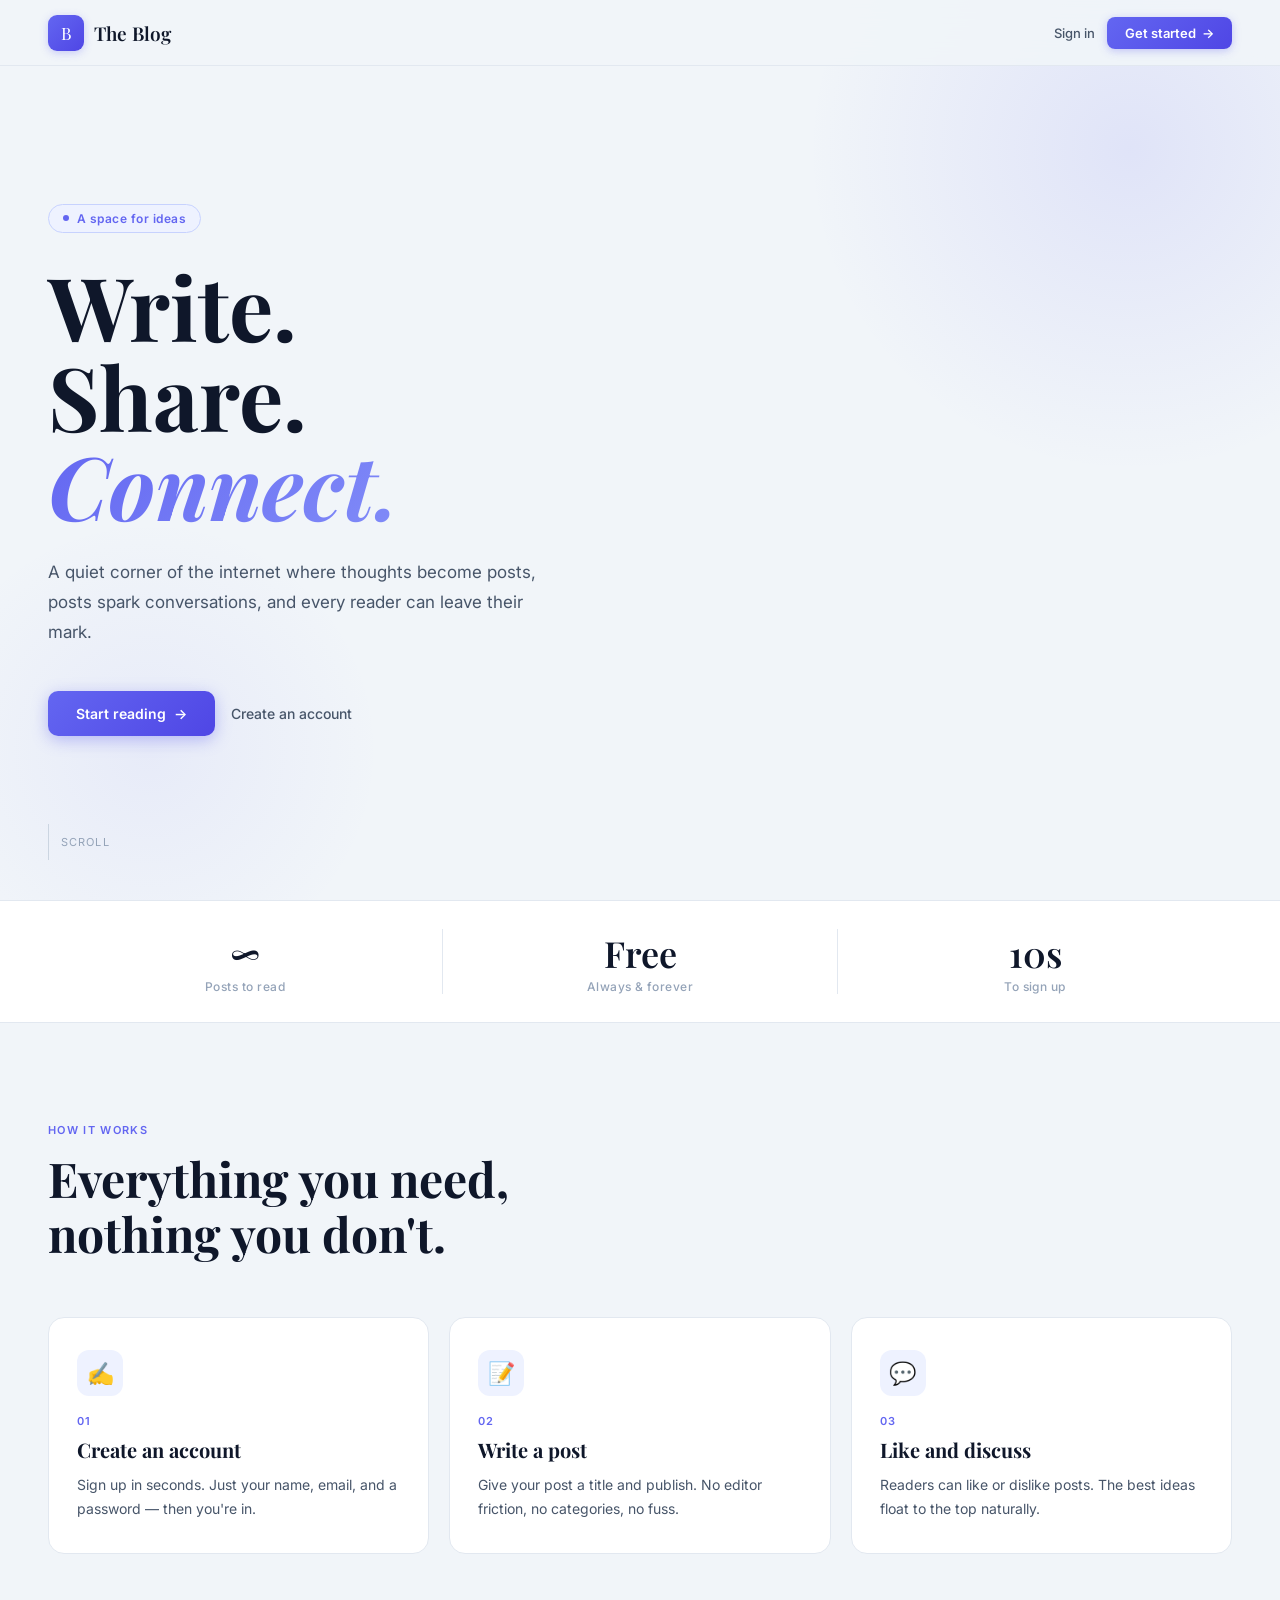
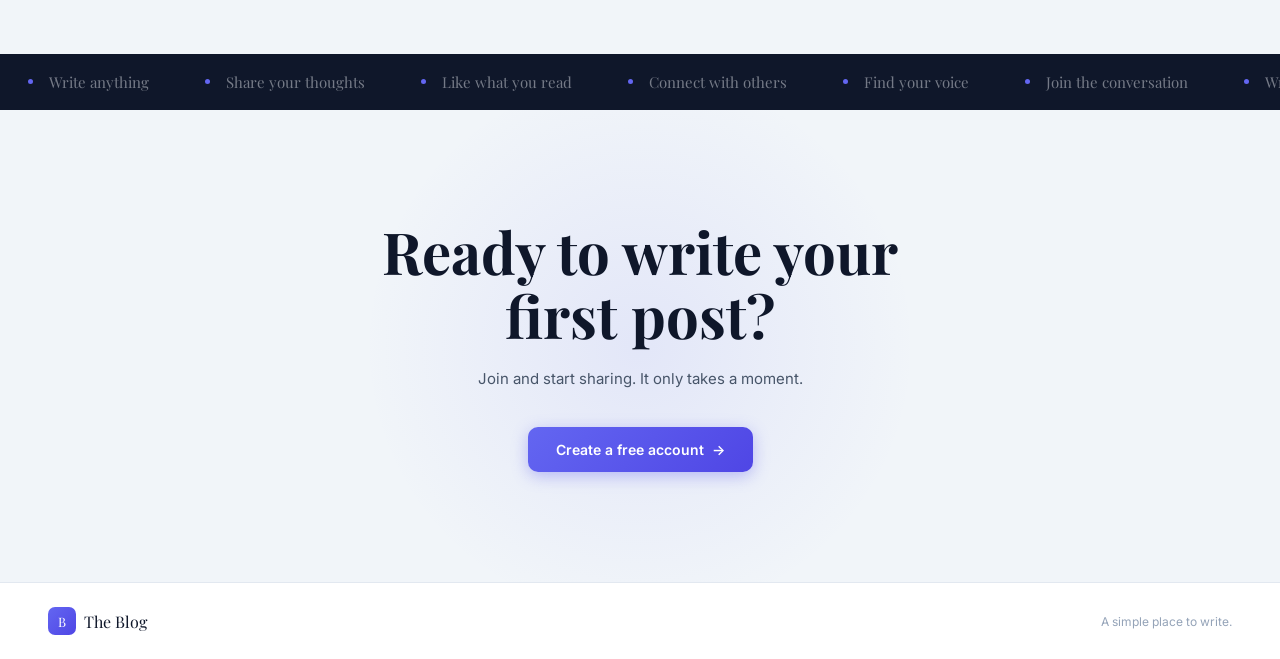
==== commit 8cf0b90c: "added: new design" ====
--- a/src/main/resources/templates/home-page.html
+++ b/src/main/resources/templates/home-page.html
@@ -5,17 +5,541 @@
     <meta name="viewport" content="width=device-width, initial-scale=1.0">
     <title>The Blog — A place to write</title>
     <link rel="preconnect" href="https://fonts.googleapis.com">
-    <link href="https://fonts.googleapis.com/css2?family=DM+Serif+Display:ital@0;1&family=DM+Sans:opsz,wght@9..40,300;9..40,400;9..40,500&display=swap" rel="stylesheet">
-    <link rel="stylesheet" th:href="@{/css/styles.css}">
+    <link href="https://fonts.googleapis.com/css2?family=Inter:wght@300;400;500;600;700&family=Playfair+Display:ital,wght@0,600;1,600&display=swap" rel="stylesheet">
+    <style>
+        *, *::before, *::after { box-sizing: border-box; margin: 0; padding: 0; }
+
+        :root {
+            --bg:        #f1f5f9;
+            --surface:   #ffffff;
+            --border:    #e2e8f0;
+            --border-2:  #cbd5e1;
+            --ink:       #0f172a;
+            --ink-2:     #475569;
+            --ink-3:     #94a3b8;
+            --accent:    #6366f1;
+            --accent-dk: #4f46e5;
+            --accent-lt: #eef2ff;
+        }
+
+        html { scroll-behavior: smooth; }
+
+        body {
+            font-family: 'Inter', sans-serif;
+            background: var(--bg);
+            color: var(--ink);
+            min-height: 100vh;
+            overflow-x: hidden;
+        }
+
+        /* ── NAV ── */
+        nav {
+            position: fixed;
+            top: 0; left: 0; right: 0;
+            z-index: 100;
+            height: 66px;
+            display: flex;
+            align-items: center;
+            justify-content: space-between;
+            padding: 0 48px;
+            background: rgba(241,245,249,.88);
+            backdrop-filter: blur(16px);
+            border-bottom: 1px solid var(--border);
+        }
+
+        .nav-logo {
+            display: flex;
+            align-items: center;
+            gap: 10px;
+            text-decoration: none;
+        }
+
+        .nav-logo-mark {
+            width: 36px;
+            height: 36px;
+            background: linear-gradient(135deg, var(--accent) 0%, var(--accent-dk) 100%);
+            border-radius: 9px;
+            display: flex;
+            align-items: center;
+            justify-content: center;
+            font-family: 'Playfair Display', serif;
+            font-size: 17px;
+            color: #fff;
+            box-shadow: 0 2px 8px rgba(99,102,241,.3);
+        }
+
+        .nav-logo-text {
+            font-family: 'Playfair Display', serif;
+            font-size: 19px;
+            font-weight: 600;
+            color: var(--ink);
+        }
+
+        .nav-cta {
+            display: flex;
+            align-items: center;
+            gap: 12px;
+        }
+
+        .btn-link {
+            font-size: 13px;
+            font-weight: 500;
+            color: var(--ink-2);
+            text-decoration: none;
+            transition: color .2s;
+        }
+        .btn-link:hover { color: var(--ink); }
+
+        .btn-nav-primary {
+            display: inline-flex;
+            align-items: center;
+            gap: 6px;
+            padding: 8px 18px;
+            font-family: 'Inter', sans-serif;
+            font-size: 13px;
+            font-weight: 600;
+            color: #fff;
+            background: linear-gradient(135deg, var(--accent) 0%, var(--accent-dk) 100%);
+            border: none;
+            border-radius: 8px;
+            text-decoration: none;
+            cursor: pointer;
+            transition: filter .2s, transform .1s;
+            box-shadow: 0 2px 8px rgba(99,102,241,.35);
+        }
+        .btn-nav-primary:hover { filter: brightness(1.06); }
+        .btn-nav-primary:active { transform: scale(0.97); }
+
+        /* ── HERO ── */
+        .hero {
+            min-height: 100vh;
+            display: flex;
+            flex-direction: column;
+            justify-content: center;
+            padding: 120px 48px 80px;
+            position: relative;
+            overflow: hidden;
+        }
+
+        /* Decorative blobs */
+        .hero::before {
+            content: '';
+            position: absolute;
+            width: 700px; height: 700px;
+            background: radial-gradient(circle, rgba(99,102,241,.12) 0%, transparent 65%);
+            top: -200px; right: -200px;
+            pointer-events: none;
+        }
+
+        .hero::after {
+            content: '';
+            position: absolute;
+            width: 500px; height: 500px;
+            background: radial-gradient(circle, rgba(99,102,241,.07) 0%, transparent 65%);
+            bottom: -100px; left: -100px;
+            pointer-events: none;
+        }
+
+        .hero-content {
+            max-width: 780px;
+            position: relative;
+            z-index: 1;
+        }
+
+        .hero-badge {
+            display: inline-flex;
+            align-items: center;
+            gap: 8px;
+            padding: 6px 14px;
+            background: var(--accent-lt);
+            border: 1.5px solid #c7d2fe;
+            border-radius: 50px;
+            font-size: 12px;
+            font-weight: 600;
+            color: var(--accent);
+            letter-spacing: .04em;
+            margin-bottom: 28px;
+            opacity: 0;
+            animation: fadeUp .6s ease .1s forwards;
+        }
+
+        .hero-badge-dot {
+            width: 6px; height: 6px;
+            background: var(--accent);
+            border-radius: 50%;
+        }
+
+        .hero-headline {
+            font-family: 'Playfair Display', serif;
+            font-size: clamp(52px, 8vw, 88px);
+            line-height: 1.02;
+            color: var(--ink);
+            margin-bottom: 28px;
+            opacity: 0;
+            animation: fadeUp .7s ease .2s forwards;
+        }
+
+        .hero-headline em {
+            font-style: italic;
+            background: linear-gradient(135deg, var(--accent), #818cf8);
+            -webkit-background-clip: text;
+            -webkit-text-fill-color: transparent;
+            background-clip: text;
+        }
+
+        .hero-sub {
+            font-size: 17px;
+            font-weight: 400;
+            line-height: 1.75;
+            color: var(--ink-2);
+            max-width: 500px;
+            margin-bottom: 44px;
+            opacity: 0;
+            animation: fadeUp .7s ease .3s forwards;
+        }
+
+        .hero-actions {
+            display: flex;
+            align-items: center;
+            gap: 16px;
+            flex-wrap: wrap;
+            opacity: 0;
+            animation: fadeUp .7s ease .4s forwards;
+        }
+
+        .btn-hero-primary {
+            display: inline-flex;
+            align-items: center;
+            gap: 8px;
+            padding: 14px 28px;
+            font-family: 'Inter', sans-serif;
+            font-size: 14px;
+            font-weight: 600;
+            color: #fff;
+            background: linear-gradient(135deg, var(--accent) 0%, var(--accent-dk) 100%);
+            border: none;
+            border-radius: 10px;
+            text-decoration: none;
+            cursor: pointer;
+            transition: filter .2s, transform .1s, box-shadow .2s;
+            box-shadow: 0 4px 16px rgba(99,102,241,.4);
+        }
+        .btn-hero-primary:hover { filter: brightness(1.07); box-shadow: 0 6px 24px rgba(99,102,241,.5); }
+        .btn-hero-primary:active { transform: scale(0.98); }
+
+        .btn-hero-arrow { transition: transform .2s; }
+        .btn-hero-primary:hover .btn-hero-arrow { transform: translateX(4px); }
+
+        .btn-hero-secondary {
+            font-size: 14px;
+            font-weight: 500;
+            color: var(--ink-2);
+            text-decoration: none;
+            display: inline-flex;
+            align-items: center;
+            gap: 6px;
+            transition: color .2s;
+        }
+        .btn-hero-secondary:hover { color: var(--ink); }
+
+        /* Scroll hint */
+        .scroll-hint {
+            position: absolute;
+            bottom: 40px;
+            left: 48px;
+            display: flex;
+            align-items: center;
+            gap: 12px;
+            font-size: 11px;
+            letter-spacing: .1em;
+            text-transform: uppercase;
+            color: var(--ink-3);
+            opacity: 0;
+            animation: fadeIn 1s ease 1s forwards;
+            z-index: 1;
+        }
+
+        .scroll-line {
+            width: 1px;
+            height: 36px;
+            background: var(--border-2);
+            position: relative;
+            overflow: hidden;
+        }
+
+        .scroll-line::after {
+            content: '';
+            position: absolute;
+            top: -100%; left: 0; right: 0;
+            height: 100%;
+            background: var(--accent);
+            animation: scrollDown 1.8s ease-in-out infinite;
+        }
+
+        @keyframes scrollDown { 0% { top: -100%; } 100% { top: 100%; } }
+
+        /* ── STATS BAR ── */
+        .stats-bar {
+            background: var(--surface);
+            border-top: 1px solid var(--border);
+            border-bottom: 1px solid var(--border);
+            padding: 28px 48px;
+            display: flex;
+            gap: 0;
+        }
+
+        .stat-item {
+            flex: 1;
+            text-align: center;
+            padding: 0 20px;
+            border-right: 1px solid var(--border);
+        }
+
+        .stat-item:last-child { border-right: none; }
+
+        .stat-num {
+            font-family: 'Playfair Display', serif;
+            font-size: 36px;
+            font-weight: 600;
+            color: var(--ink);
+            display: block;
+        }
+
+        .stat-label {
+            font-size: 12px;
+            color: var(--ink-3);
+            font-weight: 500;
+            letter-spacing: .04em;
+            margin-top: 2px;
+            display: block;
+        }
+
+        /* ── FEATURES ── */
+        .features {
+            padding: 100px 48px;
+        }
+
+        .section-eyebrow {
+            font-size: 11px;
+            font-weight: 600;
+            letter-spacing: .12em;
+            text-transform: uppercase;
+            color: var(--accent);
+            margin-bottom: 14px;
+            display: block;
+        }
+
+        .section-title {
+            font-family: 'Playfair Display', serif;
+            font-size: clamp(30px, 4vw, 48px);
+            line-height: 1.15;
+            color: var(--ink);
+            max-width: 520px;
+            margin-bottom: 56px;
+        }
+
+        .features-grid {
+            display: grid;
+            grid-template-columns: repeat(3, 1fr);
+            gap: 20px;
+        }
+
+        .feature-card {
+            background: var(--surface);
+            border: 1.5px solid var(--border);
+            border-radius: 16px;
+            padding: 32px 28px;
+            transition: box-shadow .2s, transform .2s, border-color .2s;
+        }
+
+        .feature-card:hover {
+            box-shadow: 0 8px 28px rgba(15,23,42,.08);
+            transform: translateY(-4px);
+            border-color: #c7d2fe;
+        }
+
+        .feature-icon {
+            width: 46px;
+            height: 46px;
+            background: var(--accent-lt);
+            border-radius: 12px;
+            display: flex;
+            align-items: center;
+            justify-content: center;
+            font-size: 22px;
+            margin-bottom: 18px;
+        }
+
+        .feature-num {
+            font-size: 11px;
+            font-weight: 600;
+            color: var(--accent);
+            letter-spacing: .08em;
+            display: block;
+            margin-bottom: 8px;
+        }
+
+        .feature-title {
+            font-family: 'Playfair Display', serif;
+            font-size: 20px;
+            color: var(--ink);
+            margin-bottom: 10px;
+        }
+
+        .feature-desc {
+            font-size: 14px;
+            line-height: 1.7;
+            color: var(--ink-2);
+        }
+
+        /* ── MARQUEE ── */
+        .marquee-section {
+            background: var(--ink);
+            padding: 18px 0;
+            overflow: hidden;
+        }
+
+        .marquee-track {
+            display: flex;
+            animation: marquee 22s linear infinite;
+            width: max-content;
+        }
+
+        .marquee-item {
+            display: flex;
+            align-items: center;
+            gap: 16px;
+            padding: 0 28px;
+            font-family: 'Playfair Display', serif;
+            font-size: 15px;
+            color: rgba(241,245,249,.45);
+            white-space: nowrap;
+        }
+
+        .marquee-dot {
+            width: 5px; height: 5px;
+            background: var(--accent);
+            border-radius: 50%;
+            flex-shrink: 0;
+        }
+
+        @keyframes marquee {
+            from { transform: translateX(0); }
+            to   { transform: translateX(-50%); }
+        }
+
+        /* ── CTA ── */
+        .cta-section {
+            padding: 110px 48px;
+            text-align: center;
+            position: relative;
+            overflow: hidden;
+        }
+
+        .cta-section::before {
+            content: '';
+            position: absolute;
+            width: 600px; height: 600px;
+            background: radial-gradient(circle, rgba(99,102,241,.1) 0%, transparent 65%);
+            top: 50%; left: 50%;
+            transform: translate(-50%, -50%);
+            pointer-events: none;
+        }
+
+        .cta-inner {
+            position: relative;
+            max-width: 620px;
+            margin: 0 auto;
+        }
+
+        .cta-headline {
+            font-family: 'Playfair Display', serif;
+            font-size: clamp(34px, 5vw, 58px);
+            line-height: 1.1;
+            color: var(--ink);
+            margin-bottom: 18px;
+        }
+
+        .cta-sub {
+            font-size: 15px;
+            color: var(--ink-2);
+            line-height: 1.7;
+            margin-bottom: 36px;
+        }
+
+        /* ── FOOTER ── */
+        footer {
+            border-top: 1px solid var(--border);
+            padding: 24px 48px;
+            display: flex;
+            align-items: center;
+            justify-content: space-between;
+            background: var(--surface);
+        }
+
+        .footer-brand {
+            display: flex;
+            align-items: center;
+            gap: 8px;
+        }
+
+        .footer-mark {
+            width: 28px; height: 28px;
+            background: linear-gradient(135deg, var(--accent) 0%, var(--accent-dk) 100%);
+            border-radius: 7px;
+            display: flex;
+            align-items: center;
+            justify-content: center;
+            font-family: 'Playfair Display', serif;
+            font-size: 13px;
+            color: #fff;
+        }
+
+        .footer-name {
+            font-family: 'Playfair Display', serif;
+            font-size: 16px;
+            color: var(--ink);
+        }
+
+        .footer-copy {
+            font-size: 12px;
+            color: var(--ink-3);
+        }
+
+        /* Reveal on scroll */
+        .reveal {
+            opacity: 0;
+            transform: translateY(24px);
+            transition: opacity .7s ease, transform .7s ease;
+        }
+
+        .reveal.visible { opacity: 1; transform: none; }
+        .reveal-d1 { transition-delay: .1s; }
+        .reveal-d2 { transition-delay: .2s; }
+        .reveal-d3 { transition-delay: .3s; }
+
+        /* Animations */
+        @keyframes fadeUp { from { opacity: 0; transform: translateY(20px) } to { opacity: 1; transform: none } }
+        @keyframes fadeIn { from { opacity: 0 } to { opacity: 1 } }
+
+        /* ── RESPONSIVE ── */
+        @media (max-width: 900px) {
+            .features-grid { grid-template-columns: 1fr; }
+            .stats-bar { flex-direction: column; gap: 20px; }
+            .stat-item { border-right: none; border-bottom: 1px solid var(--border); padding: 0 0 20px; }
+            .stat-item:last-child { border-bottom: none; padding-bottom: 0; }
+        }
+
+        @media (max-width: 640px) {
+            nav { padding: 0 20px; }
+            .hero, .features, .cta-section { padding-left: 20px; padding-right: 20px; }
+            .stats-bar { padding: 20px; }
+            .scroll-hint { left: 20px; }
+            footer { flex-direction: column; gap: 10px; text-align: center; padding: 20px; }
+        }
+    </style>
 </head>
 <body>
-
-<!-- Custom cursor -->
-<div class="cursor" id="cursor"></div>
-<div class="cursor-ring" id="cursorRing"></div>
-
-<!-- Background grid -->
-<div class="grid-overlay"></div>
 
 <!-- ── NAV ── -->
 <nav>
@@ -24,18 +548,19 @@
         <span class="nav-logo-text">The Blog</span>
     </a>
     <div class="nav-cta">
-        <a th:href="@{/api/login}" class="btn-nav-link">Sign in</a>
-        <a th:href="@{/api/registration}" class="btn-hero-secondary">Get started</a>
+        <a th:href="@{/api/login}" class="btn-link">Sign in</a>
+        <a th:href="@{/api/registration}" class="btn-nav-primary">
+            Get started
+            <span>→</span>
+        </a>
     </div>
 </nav>
 
 <!-- ── HERO ── -->
 <section class="hero">
-    <div class="hero-bg-letter">B</div>
-
     <div class="hero-content">
-        <div class="hero-eyebrow">
-            <span class="hero-eyebrow-line"></span>
+        <div class="hero-badge">
+            <div class="hero-badge-dot"></div>
             A space for ideas
         </div>
 
@@ -67,10 +592,52 @@
     </div>
 </section>
 
+<!-- ── STATS BAR ── -->
+<div class="stats-bar">
+    <div class="stat-item">
+        <span class="stat-num">∞</span>
+        <span class="stat-label">Posts to read</span>
+    </div>
+    <div class="stat-item">
+        <span class="stat-num">Free</span>
+        <span class="stat-label">Always &amp; forever</span>
+    </div>
+    <div class="stat-item">
+        <span class="stat-num">10s</span>
+        <span class="stat-label">To sign up</span>
+    </div>
+</div>
+
+<!-- ── FEATURES ── -->
+<section class="features">
+    <span class="section-eyebrow reveal">How it works</span>
+    <h2 class="section-title reveal reveal-d1">Everything you need, nothing you don't.</h2>
+
+    <div class="features-grid">
+        <div class="feature-card reveal">
+            <div class="feature-icon">✍️</div>
+            <span class="feature-num">01</span>
+            <h3 class="feature-title">Create an account</h3>
+            <p class="feature-desc">Sign up in seconds. Just your name, email, and a password — then you're in.</p>
+        </div>
+        <div class="feature-card reveal reveal-d1">
+            <div class="feature-icon">📝</div>
+            <span class="feature-num">02</span>
+            <h3 class="feature-title">Write a post</h3>
+            <p class="feature-desc">Give your post a title and publish. No editor friction, no categories, no fuss.</p>
+        </div>
+        <div class="feature-card reveal reveal-d2">
+            <div class="feature-icon">💬</div>
+            <span class="feature-num">03</span>
+            <h3 class="feature-title">Like and discuss</h3>
+            <p class="feature-desc">Readers can like or dislike posts. The best ideas float to the top naturally.</p>
+        </div>
+    </div>
+</section>
+
 <!-- ── MARQUEE ── -->
 <div class="marquee-section">
     <div class="marquee-track">
-        <!-- Duplicated for seamless loop -->
         <span class="marquee-item"><span class="marquee-dot"></span> Write anything</span>
         <span class="marquee-item"><span class="marquee-dot"></span> Share your thoughts</span>
         <span class="marquee-item"><span class="marquee-dot"></span> Like what you read</span>
@@ -86,42 +653,12 @@
     </div>
 </div>
 
-<!-- ── FEATURES ── -->
-<section class="features">
-    <div class="features-header">
-        <span class="section-label reveal">How it works</span>
-        <h2 class="section-title reveal reveal-delay-1">Everything you need, nothing you don't.</h2>
-    </div>
-
-    <div class="features-grid">
-        <div class="feature-item reveal">
-            <span class="feature-num">01</span>
-            <h3 class="feature-title">Create an account</h3>
-            <p class="feature-desc">Sign up in seconds. Just your name, email, and a password — then you're in.</p>
-        </div>
-        <div class="feature-item reveal reveal-delay-1">
-            <span class="feature-num">02</span>
-            <h3 class="feature-title">Write a post</h3>
-            <p class="feature-desc">Give your post a title and publish. No editor friction, no categories, no fuss.</p>
-        </div>
-        <div class="feature-item reveal reveal-delay-2">
-            <span class="feature-num">03</span>
-            <h3 class="feature-title">Like and discuss</h3>
-            <p class="feature-desc">Readers can like or dislike posts. The best ideas float to the top naturally.</p>
-        </div>
-    </div>
-</section>
-
 <!-- ── CTA ── -->
 <section class="cta-section">
     <div class="cta-inner">
-        <h2 class="cta-headline reveal">
-            Ready to write your first post?
-        </h2>
-        <p class="cta-sub reveal reveal-delay-1">
-            Join and start sharing. It only takes a moment.
-        </p>
-        <div class="reveal reveal-delay-2">
+        <h2 class="cta-headline reveal">Ready to write your first post?</h2>
+        <p class="cta-sub reveal reveal-d1">Join and start sharing. It only takes a moment.</p>
+        <div class="reveal reveal-d2">
             <a href="/api/registration" class="btn-hero-primary" style="display:inline-flex;">
                 Create a free account
                 <span class="btn-hero-arrow">→</span>
@@ -134,33 +671,12 @@
 <footer>
     <div class="footer-brand">
         <div class="footer-mark">B</div>
-        The Blog
+        <span class="footer-name">The Blog</span>
     </div>
     <span class="footer-copy">A simple place to write.</span>
 </footer>
 
 <script>
-    // Custom cursor
-    const cursor = document.getElementById('cursor');
-    const ring   = document.getElementById('cursorRing');
-    let mx = 0, my = 0, rx = 0, ry = 0;
-
-    document.addEventListener('mousemove', e => {
-        mx = e.clientX; my = e.clientY;
-        cursor.style.left = mx + 'px';
-        cursor.style.top  = my + 'px';
-    });
-
-    // Ring follows with slight lag
-    (function animateRing() {
-        rx += (mx - rx) * 0.12;
-        ry += (my - ry) * 0.12;
-        ring.style.left = rx + 'px';
-        ring.style.top  = ry + 'px';
-        requestAnimationFrame(animateRing);
-    })();
-
-    // Intersection observer for scroll reveals
     const observer = new IntersectionObserver(entries => {
         entries.forEach(entry => {
             if (entry.isIntersecting) {
@@ -173,4 +689,4 @@
     document.querySelectorAll('.reveal').forEach(el => observer.observe(el));
 </script>
 </body>
-</html>+</html>
